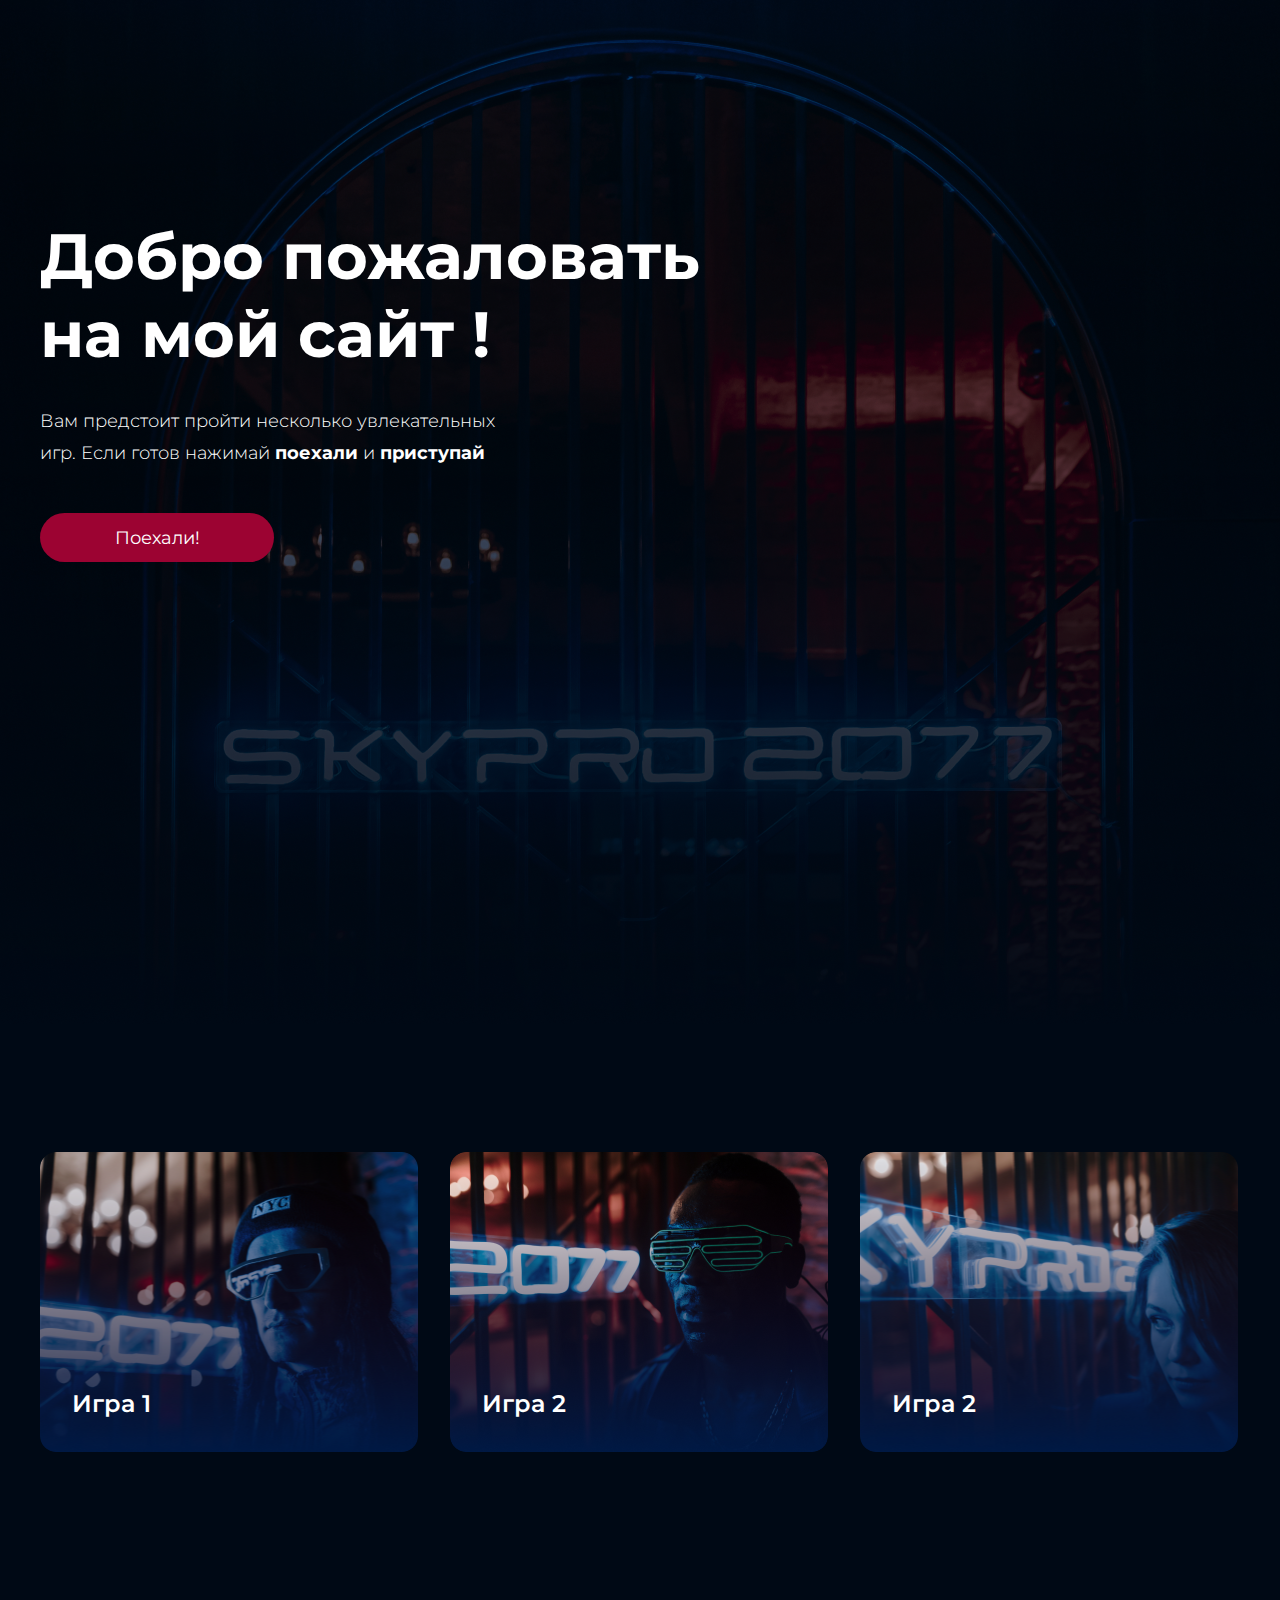
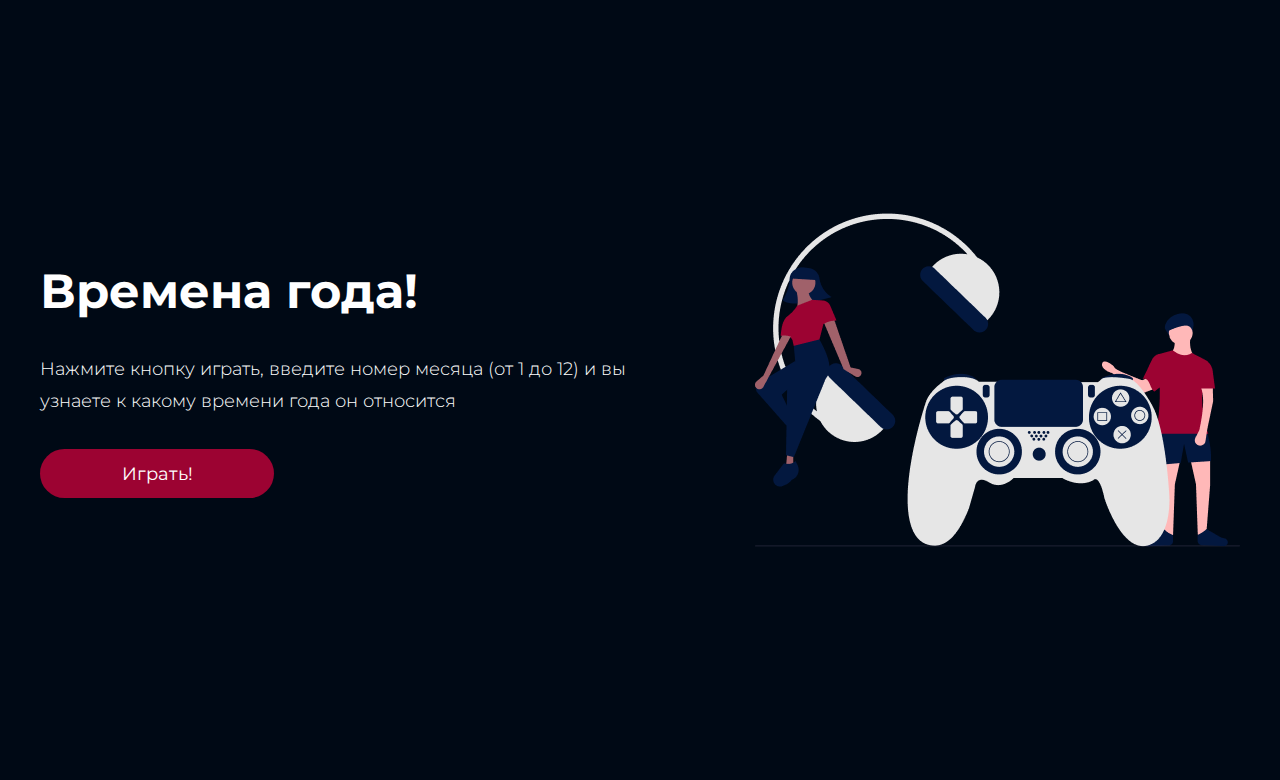
==== index.html @ a037831b "new file:   hw-5.js" ====
<!DOCTYPE html>
<html lang="en">

<head>
    <meta charset="UTF-8">
    <meta http-equiv="X-UA-Compatible" content="IE=edge">
    <meta name="viewport" content="width=device-width, initial-scale=1.0">
    <title>Document</title>
    <link rel="stylesheet" href="style.css">
    <link rel="preconnect" href="https://fonts.googleapis.com">
    <link rel="preconnect" href="https://fonts.gstatic.com" crossorigin>
    <link href="https://fonts.googleapis.com/css2?family=Montserrat:wght@400;500;600&display=swap" rel="stylesheet">
</head>

<body>
    <section class="center top">
        <div class="top__heading-box">
            <h1 class="top__heading">Добро пожаловать<br>на мой сайт !</h1>
            <p class="description top__description">Вам предстоит пройти несколько увлекательных<br>игр. Если готов нажимай <span
                    class="description description_bold">поехали</span> и <span class="description description_bold">приступай</span>
            </p>
            <a class="button" href="#"><p class="button__text">Поехали!</p></a>
        </div>
    </section>
    <section class="center games">
        <div class="games__games-box">
            <div class="games__icon games__icon_1">Игра 1</div>
            <div class="games__icon games__icon_2">Игра 2</div>
            <div class="games__icon games__icon_3">Игра 2</div>
        </div>
    </section>
    <section class="center section-game">
        <div class="section-game__item-box">
            <div class="heading-box">
                <h2 class="heading">Времена года!</h2>
                <p class="description">Нажмите кнопку играть, введите номер месяца (от 1 до 12) и вы<br>узнаете к какому времени года он относится</p>
                <a onclick="alert(month())" class="button" href="#"><p class="button__text">Играть!</p></a>
            </div>
            <img class="section-game__img-full" src="img/undraw_video_game_night_8h8m.png" alt="">
            <img class="section-game__img-mob" src="img/undraw_video_game_night_8h8mmob.png" alt="">
        </div>
    </section>
    <script src="games.js"></script>
    <script src="hw-5.js"></script>
</body>

</html>
---- style.css ----
* {
  margin: 0;
  padding: 0;
  box-sizing: border-box;
}

.center {
  padding-left: calc(50% - 600px);
  padding-right: calc(50% - 600px);
}

body {
  font-family: "Montserrat";
}

.top {
  background-repeat: no-repeat;
  background-position: center;
  background-size: cover;
  background-image: url(img/Rectangle1.png);
  height: 1024px;
}
.top__heading {
  padding-top: 217px;
  font-weight: 700;
  font-size: 64px;
  line-height: 78px;
  color: #ffffff;
}
.top__description {
  padding-bottom: 44px;
  padding-top: 32px;
}

.button {
  display: block;
  background-color: #9C0332;
  border-radius: 30px;
  width: 234px;
  height: 49px;
  text-decoration: none;
  font-family: "Montserrat";
  font-weight: 400;
  font-size: 18px;
  line-height: 22px;
  color: #ffffff;
  outline: none;
  border: none;
}
.button__text {
  text-align: center;
  padding-top: 13.5px;
}
.button:hover {
  background-color: #EB443F;
}

.heading {
  font-weight: 700;
  font-size: 48px;
  line-height: 59px;
  color: #ffffff;
}

.description {
  font-weight: 300;
  font-size: 18px;
  line-height: 32px;
  color: #ffffff;
}
.description_bold {
  font-weight: 700;
}

.games {
  background: #000915;
  min-height: 556px;
  display: flex;
  align-items: center;
}
.games__games-box {
  display: flex;
  gap: 32px;
}
.games__icon {
  width: 378px;
  height: 300px;
  background-repeat: no-repeat;
  background-position: center;
  background-size: cover;
  font-weight: 600;
  font-size: 24px;
  line-height: 32px;
  color: #ffffff;
  display: flex;
  align-items: flex-end;
  padding-left: 32px;
  padding-bottom: 32px;
  border-radius: 16px;
  cursor: pointer;
}
.games__icon:hover {
  outline: 3px solid #44D2FF;
}
.games__icon_1 {
  background-image: url(img/Rectangle6.png);
}
.games__icon_2 {
  background-image: url(img/Rectangle7.png);
}
.games__icon_3 {
  background-image: url(img/Rectangle8.png);
}

.section-game {
  background: #000915;
  max-height: 800px;
}
.section-game__item-box {
  display: flex;
  justify-content: space-between;
  align-items: center;
  padding-top: 233px;
  padding-bottom: 233px;
}
.section-game__img-mob {
  display: none;
}

.heading-box {
  display: flex;
  gap: 32px;
  flex-direction: column;
}

@media (max-width: 1246px) {
  .center {
    padding-left: 24px;
    padding-right: 24px;
  }
  .games__games-box {
    flex-wrap: wrap;
    justify-content: center;
    padding-top: 128px;
    padding-bottom: 128px;
  }
  .section-game__item-box {
    flex-wrap: wrap;
  }
}
@media (max-width: 1148px) {
  .section-game__img-full {
    display: none;
  }
  .section-game__img-mob {
    display: block;
  }
}
@media (max-width: 984px) {
  .top__heading-box {
    display: flex;
    flex-direction: column;
    align-items: center;
  }
  .top__description {
    padding-bottom: 32px;
  }
  .top__heading {
    text-align: center;
  }
  .section-game__item-box {
    justify-content: center;
    gap: 64px;
    padding-top: 51px;
    padding-bottom: 85px;
  }
  .description {
    text-align: center;
  }
  .heading-box {
    align-items: center;
  }
}
@media (max-width: 425px) {
  .center {
    padding-left: 16px;
    padding-right: 16px;
  }
  .top__heading {
    font-size: 32px;
    line-height: 39px;
  }
  .description {
    font-size: 14px;
    line-height: 22px;
  }
  .heading {
    font-size: 32px;
    line-height: 39px;
  }
  .games__icon {
    width: 343px;
    border-radius: 16px;
  }
}
@media (max-width: 374px) {
  .games__icon {
    max-width: 256px;
    height: 256px;
    border-radius: 16px;
  }
}
@media (max-width: 344px) {
  .section-game__img-mob {
    width: 256px;
  }
}/*# sourceMappingURL=style.css.map */
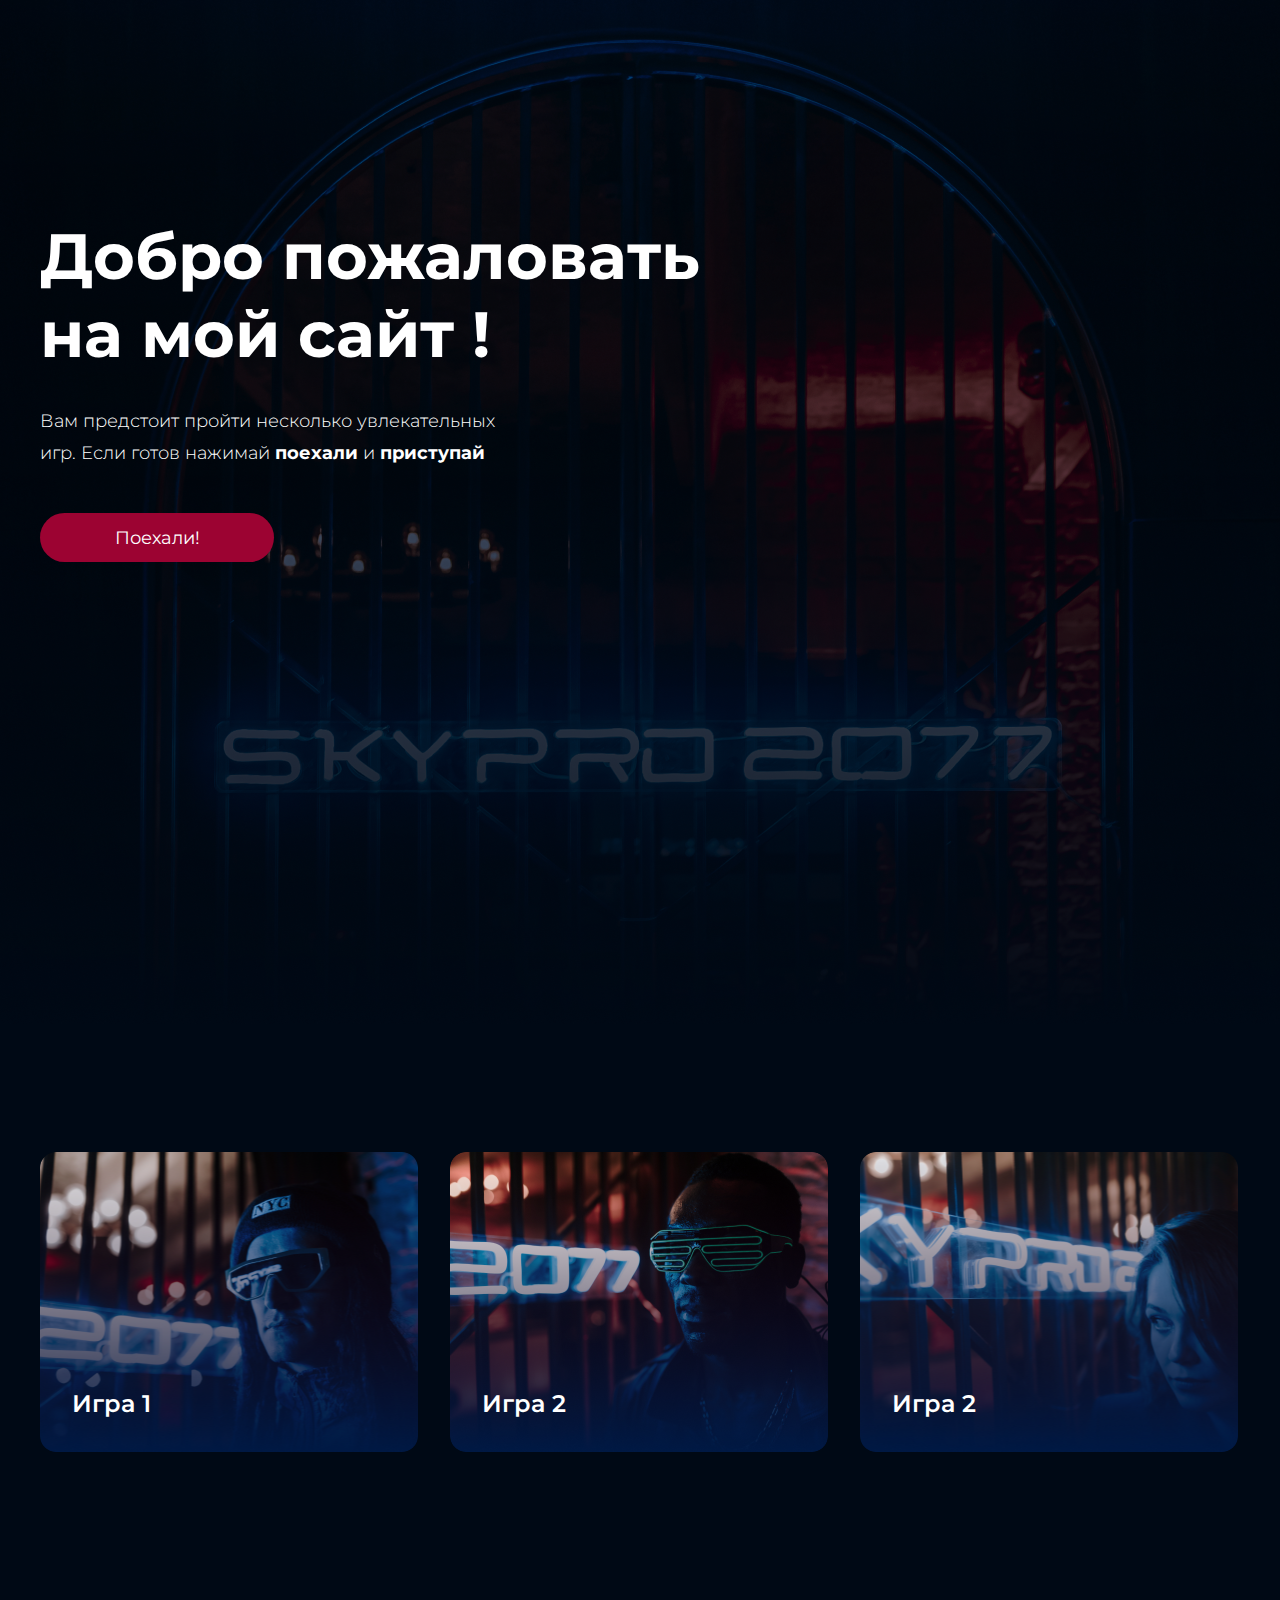
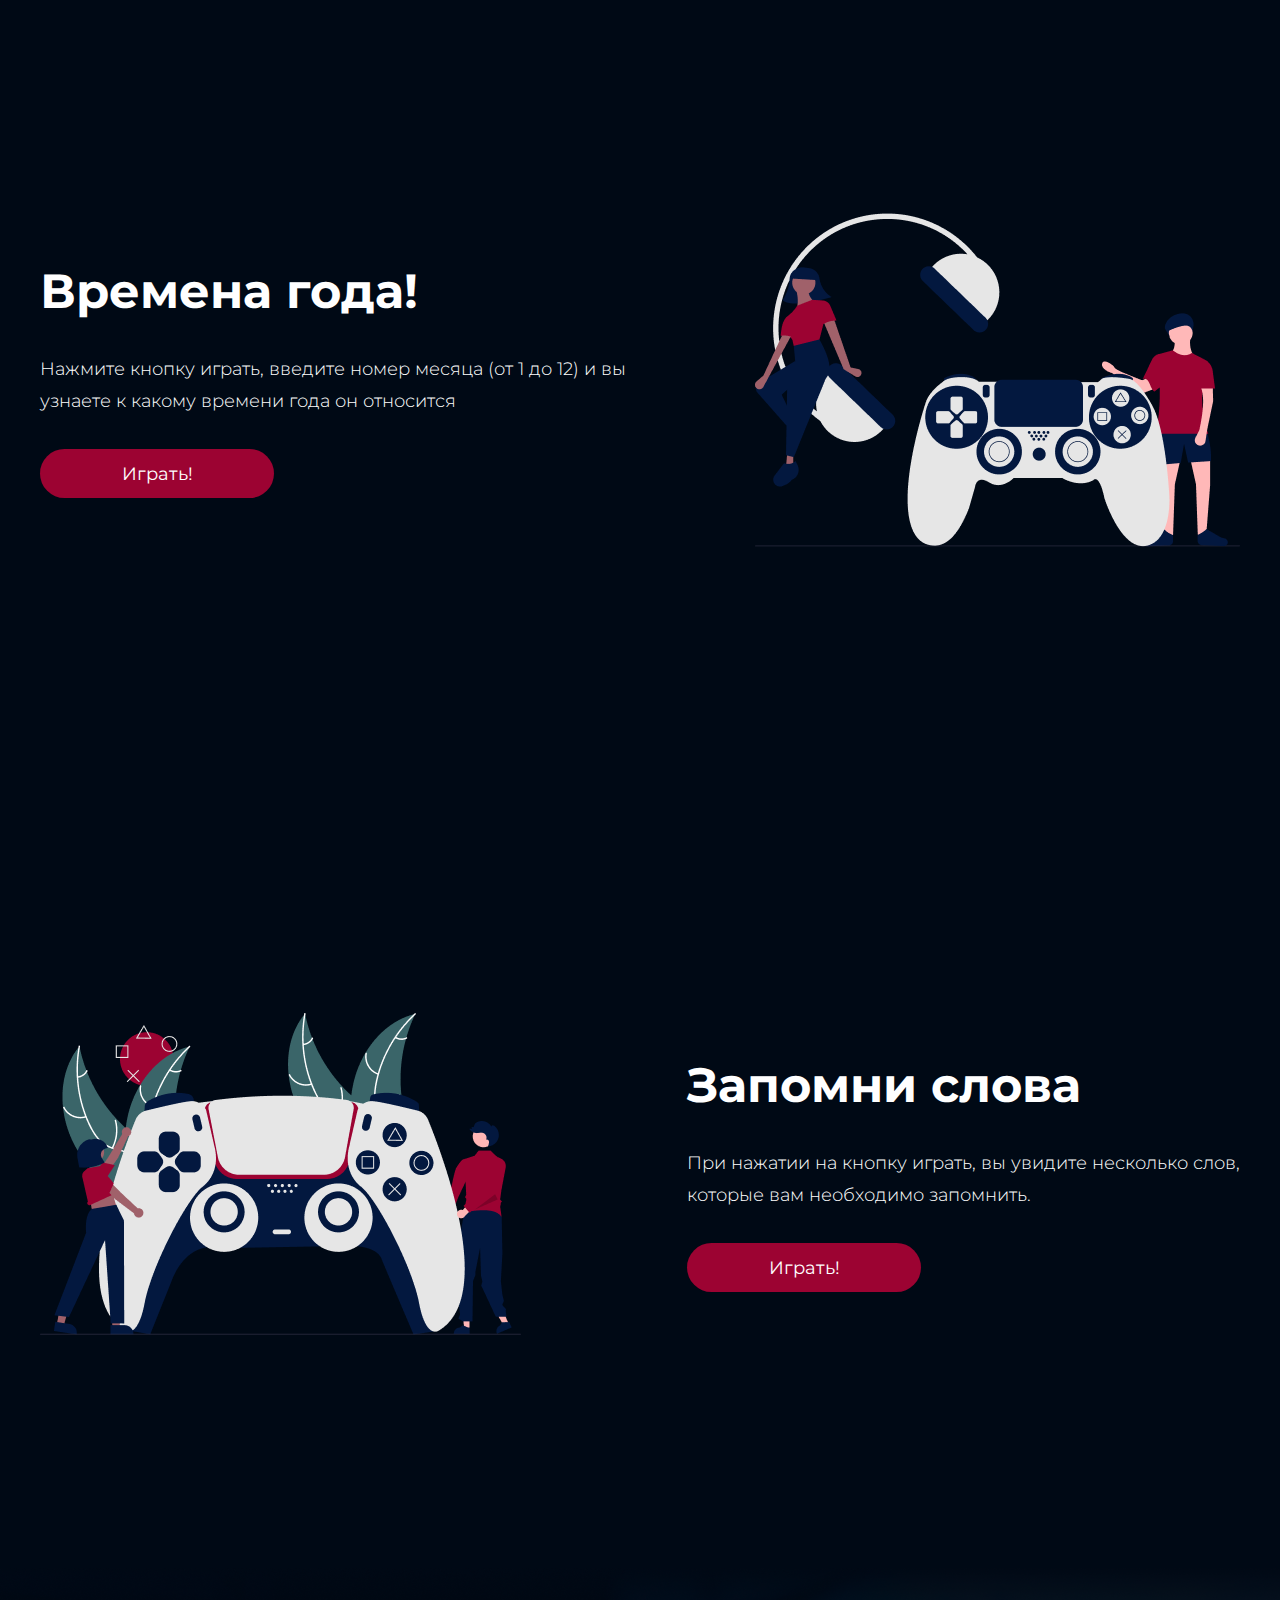
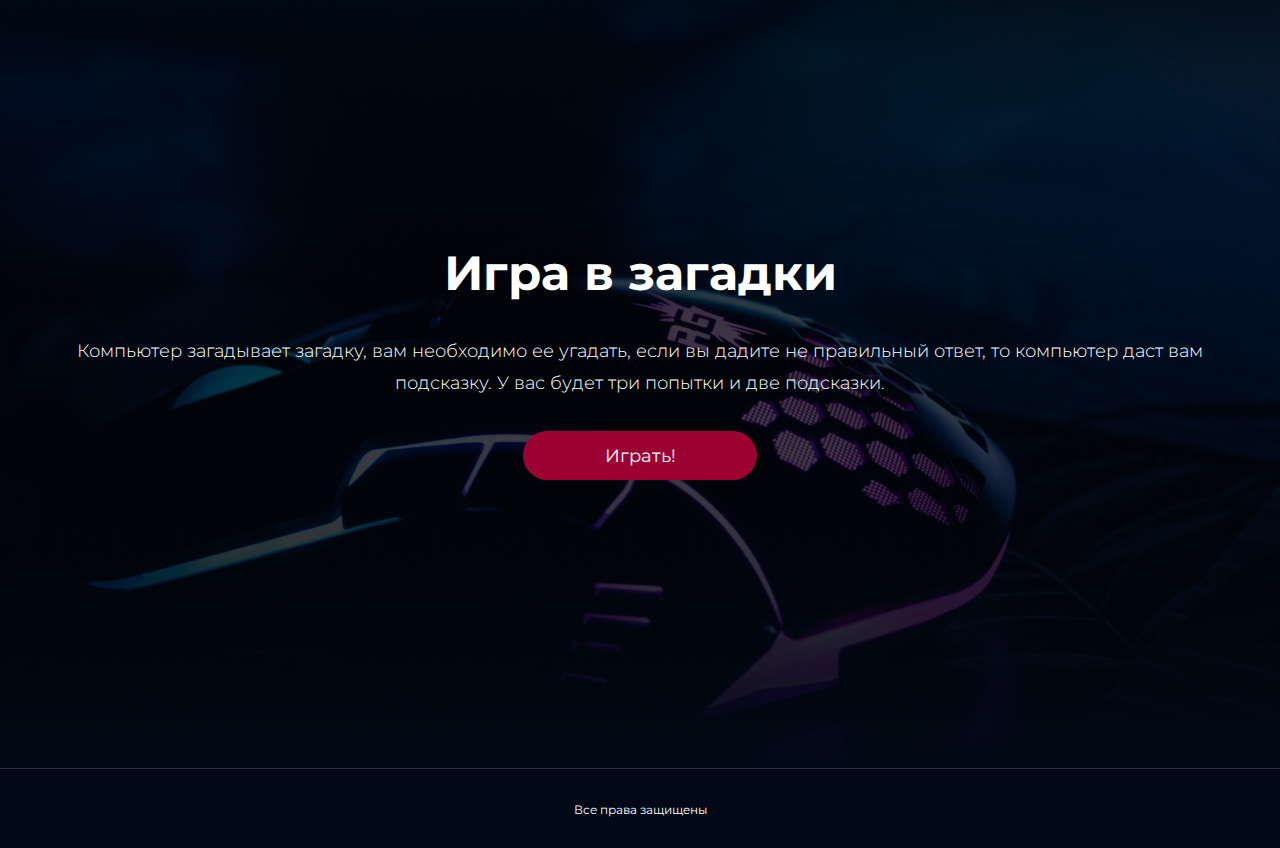
==== commit c684d1ee: "modified:   _mobile.scss 	modified:   _tablet.scss 	modified:   games.js 	new file:   hw-6.js 	modif" ====
--- a/index.html
+++ b/index.html
@@ -36,12 +36,31 @@
                 <p class="description">Нажмите кнопку играть, введите номер месяца (от 1 до 12) и вы<br>узнаете к какому времени года он относится</p>
                 <a onclick="alert(month())" class="button" href="#"><p class="button__text">Играть!</p></a>
             </div>
-            <img class="section-game__img-full" src="img/undraw_video_game_night_8h8m.png" alt="">
-            <img class="section-game__img-mob" src="img/undraw_video_game_night_8h8mmob.png" alt="">
+            <img class="section-game__img" src="img/undraw_video_game_night_8h8m.png" alt="">
         </div>
     </section>
+    <section class="center section-game">
+        <div class="section-game__item-box">
+            <img class="section-game__img" src="img/undraw_gaming_re_cma21.png" alt="">
+            <div class="heading-box">
+                <h2 class="heading">Запомни слова</h2>
+                <p class="description">При нажатии на кнопку играть, вы увидите несколько слов,<br>которые вам необходимо запомнить.</p>
+                <a onclick="words()" class="button" href="#"><p class="button__text">Играть!</p></a>
+            </div>
+        </div>
+    </section>
+    <section class="center section-game section-game_bg">
+        <div class="heading-box heading-box_center">
+            <h2 class="heading">Игра в загадки</h2>
+            <p class="description description_center">Компьютер загадывает загадку, вам необходимо ее угадать, если вы дадите не правильный ответ, то компьютер даст вам<br>подсказку. У вас будет три попытки и две подсказки.</p>
+            <a onclick="" class="button" href="#"><p class="button__text">Играть!</p></a>
+        </div>
+    </section>
+    <footer class="center footer">
+        <p class="footer__text">Все права защищены</p>
+    </footer>
     <script src="games.js"></script>
-    <script src="hw-5.js"></script>
+    <script src="hw-6.js"></script>
 </body>
 
 </html>--- a/style.css
+++ b/style.css
@@ -71,6 +71,9 @@
 .description_bold {
   font-weight: 700;
 }
+.description_center {
+  text-align: center;
+}
 
 .games {
   background: #000915;
@@ -116,6 +119,13 @@
   background: #000915;
   max-height: 800px;
 }
+.section-game_bg {
+  background-repeat: no-repeat;
+  background-position: center;
+  background-size: cover;
+  background-image: url(img/unsplash_iO0I6-mhDEY.png);
+  height: 800px;
+}
 .section-game__item-box {
   display: flex;
   justify-content: space-between;
@@ -131,6 +141,24 @@
   display: flex;
   gap: 32px;
   flex-direction: column;
+}
+.heading-box_center {
+  align-items: center;
+  padding-top: 276px;
+}
+
+.footer {
+  height: 80px;
+  background-color: #000915;
+  border-top: 1px solid rgba(184, 212, 255, 0.2);
+}
+.footer__text {
+  font-weight: 400;
+  font-size: 12px;
+  line-height: 15px;
+  color: #ffffff;
+  text-align: center;
+  padding-top: 32.5px;
 }
 
 @media (max-width: 1246px) {
@@ -149,11 +177,8 @@
   }
 }
 @media (max-width: 1148px) {
-  .section-game__img-full {
-    display: none;
-  }
-  .section-game__img-mob {
-    display: block;
+  .section-game__img {
+    width: 344px;
   }
 }
 @media (max-width: 984px) {
@@ -174,6 +199,9 @@
     padding-top: 51px;
     padding-bottom: 85px;
   }
+  .section-game__img {
+    order: 1;
+  }
   .description {
     text-align: center;
   }
@@ -201,6 +229,12 @@
   .games__icon {
     width: 343px;
     border-radius: 16px;
+  }
+  .heading-box_center {
+    padding-top: 51px;
+  }
+  .footer {
+    border: none;
   }
 }
 @media (max-width: 374px) {
@@ -211,7 +245,7 @@
   }
 }
 @media (max-width: 344px) {
-  .section-game__img-mob {
+  .section-game__img {
     width: 256px;
   }
 }/*# sourceMappingURL=style.css.map */